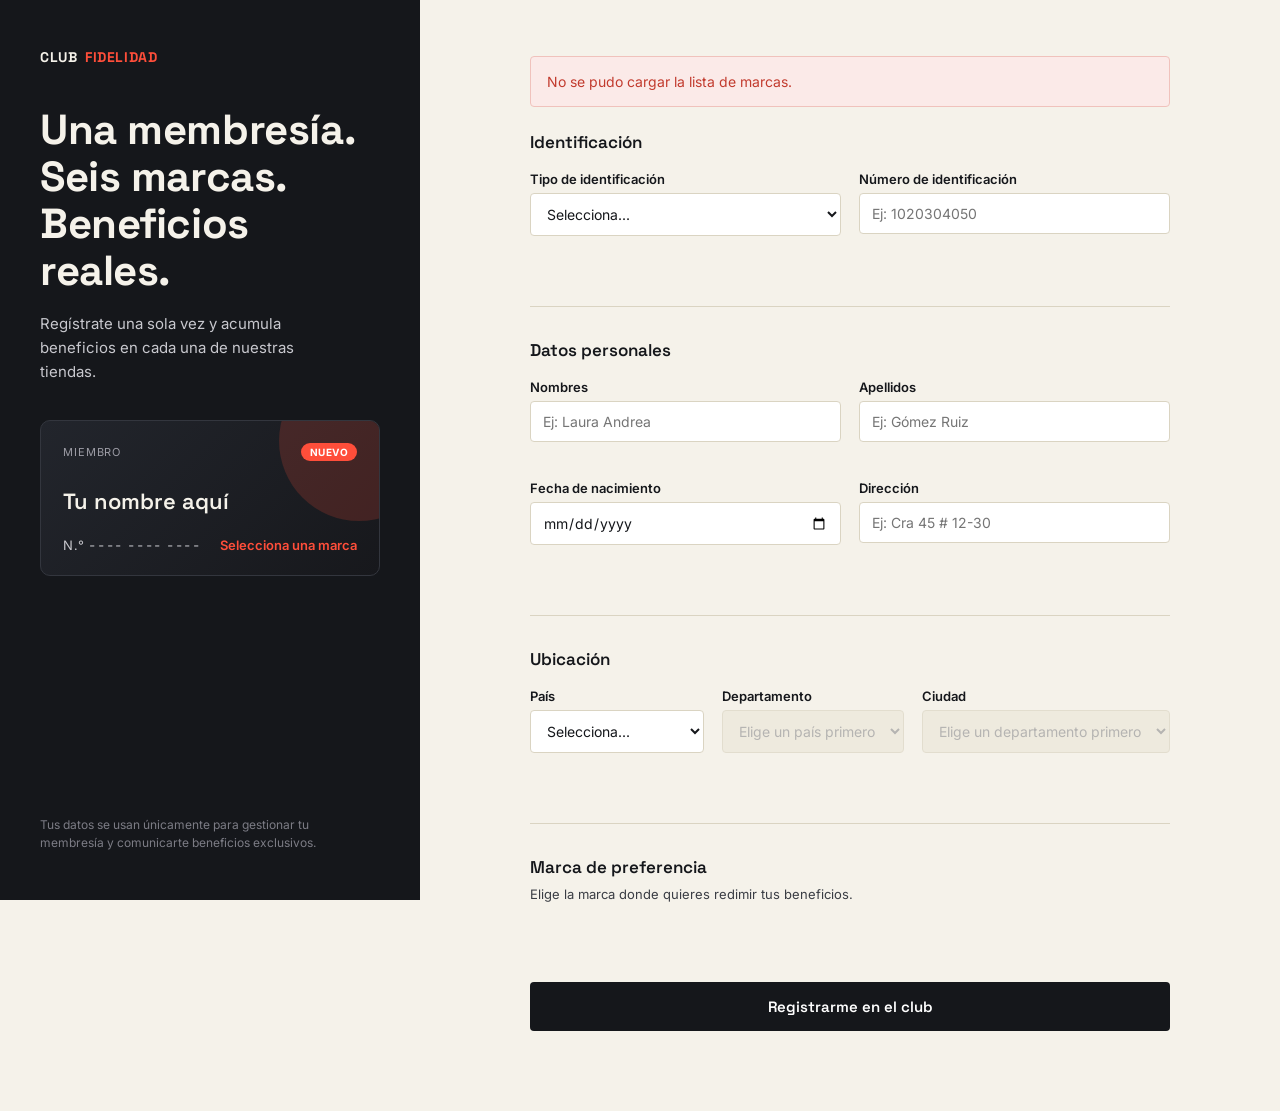
==== frontend/index.html @ 4f758616 "feat/se añade nueva rama para entregar el repo por problemas con el principla" ====
<!DOCTYPE html>
<html lang="es">
<head>
<meta charset="UTF-8">
<meta name="viewport" content="width=device-width, initial-scale=1.0">
<title>Club de Fidelidad · Registro de Miembro</title>
<link rel="preconnect" href="https://fonts.googleapis.com">
<link rel="preconnect" href="https://fonts.gstatic.com" crossorigin>
<link href="https://fonts.googleapis.com/css2?family=Space+Grotesk:wght@500;600;700&family=Inter:wght@400;500;600;700&display=swap" rel="stylesheet">
<link rel="stylesheet" href="style.css">
</head>
<body>

<div class="layout">

  <!-- ===================== PANEL IZQUIERDO: HERO / TARJETA DE MIEMBRO ===================== -->
  <aside class="hero">
    <div class="hero__top">
      <span class="hero__mark">CLUB</span>
      <span class="hero__mark hero__mark--accent">FIDELIDAD</span>
    </div>

    <h1 class="hero__headline">Una membresía.<br>Seis marcas.<br>Beneficios reales.</h1>

    <p class="hero__sub">Regístrate una sola vez y acumula beneficios en cada una de nuestras tiendas.</p>

    <!-- Tarjeta de membresía simulada -->
    <div class="membercard" id="membercard">
      <div class="membercard__row">
        <span class="membercard__label">Miembro</span>
        <span class="membercard__chip">NUEVO</span>
      </div>
      <div class="membercard__name" id="cardNombre">Tu nombre aquí</div>
      <div class="membercard__row membercard__row--bottom">
        <span class="membercard__num" id="cardId">N.° ---- ---- ----</span>
        <span class="membercard__brand" id="cardMarca">Selecciona una marca</span>
      </div>
    </div>

    <ul class="hero__brands" id="brandsPreview">
      <!-- las marcas se listan aquí vía JS como referencia visual -->
    </ul>

    <p class="hero__footnote">Tus datos se usan únicamente para gestionar tu membresía y comunicarte beneficios exclusivos.</p>
  </aside>

  <!-- ===================== PANEL DERECHO: FORMULARIO ===================== -->
  <main class="panel">
    <div class="panel__inner">

      <div id="alertBox" class="alert" hidden></div>

      <form id="formRegistro" novalidate>

        <section class="fieldset">
          <h2 class="fieldset__title">Identificación</h2>
          <div class="grid grid--2">
            <div class="field">
              <label for="tipoIdentificacion">Tipo de identificación</label>
              <select id="tipoIdentificacion" name="tipoIdentificacion" required>
                <option value="" disabled selected>Selecciona...</option>
              </select>
              <span class="field__error" data-error-for="tipoIdentificacion"></span>
            </div>
            <div class="field">
              <label for="numeroIdentificacion">Número de identificación</label>
              <input type="text" id="numeroIdentificacion" name="numeroIdentificacion" placeholder="Ej: 1020304050" required>
              <span class="field__error" data-error-for="numeroIdentificacion"></span>
            </div>
          </div>
        </section>

        <section class="fieldset">
          <h2 class="fieldset__title">Datos personales</h2>
          <div class="grid grid--2">
            <div class="field">
              <label for="nombres">Nombres</label>
              <input type="text" id="nombres" name="nombres" placeholder="Ej: Laura Andrea" required>
              <span class="field__error" data-error-for="nombres"></span>
            </div>
            <div class="field">
              <label for="apellidos">Apellidos</label>
              <input type="text" id="apellidos" name="apellidos" placeholder="Ej: Gómez Ruiz" required>
              <span class="field__error" data-error-for="apellidos"></span>
            </div>
          </div>
          <div class="grid grid--2">
            <div class="field">
              <label for="fechaNacimiento">Fecha de nacimiento</label>
              <input type="date" id="fechaNacimiento" name="fechaNacimiento" required>
              <span class="field__error" data-error-for="fechaNacimiento"></span>
            </div>
            <div class="field">
              <label for="direccion">Dirección</label>
              <input type="text" id="direccion" name="direccion" placeholder="Ej: Cra 45 # 12-30" required>
              <span class="field__error" data-error-for="direccion"></span>
            </div>
          </div>
        </section>

        <section class="fieldset">
          <h2 class="fieldset__title">Ubicación</h2>
          <div class="grid grid--3">
            <div class="field">
              <label for="pais">País</label>
              <select id="pais" name="pais" required>
                <option value="" disabled selected>Selecciona...</option>
              </select>
              <span class="field__error" data-error-for="pais"></span>
            </div>
            <div class="field">
              <label for="departamento">Departamento</label>
              <select id="departamento" name="departamento" required disabled>
                <option value="" disabled selected>Elige un país primero</option>
              </select>
              <span class="field__error" data-error-for="departamento"></span>
            </div>
            <div class="field">
              <label for="ciudad">Ciudad</label>
              <select id="ciudad" name="ciudad" required disabled>
                <option value="" disabled selected>Elige un departamento primero</option>
              </select>
              <span class="field__error" data-error-for="ciudad"></span>
            </div>
          </div>
        </section>

        <section class="fieldset">
          <h2 class="fieldset__title">Marca de preferencia</h2>
          <p class="fieldset__hint">Elige la marca donde quieres redimir tus beneficios.</p>
          <div class="brandgrid" id="brandGrid">
            <!-- tarjetas de marca generadas por JS -->
          </div>
          <span class="field__error" data-error-for="marca"></span>
        </section>

        <button type="submit" class="btn-submit" id="btnSubmit">
          <span id="btnSubmitLabel">Registrarme en el club</span>
        </button>

      </form>
    </div>
  </main>

</div>

<script src="script.js"></script>
</body>
</html>
---- frontend/style.css ----
/* =========================================================
   TOKENS
   ========================================================= */
:root {
  --ink: #15171B;
  --ink-soft: #3A3D44;
  --paper: #F5F2EA;
  --paper-2: #ECE7D9;
  --line: #DAD4C2;
  --accent: #FF4E3A;
  --accent-ink: #ffffff;
  --success: #2F6F4E;
  --success-bg: #E7F2EB;
  --danger: #C23B2E;
  --danger-bg: #FBEAE8;

  --font-display: 'Space Grotesk', sans-serif;
  --font-body: 'Inter', sans-serif;

  --radius: 4px;
  --radius-lg: 10px;
}

* { box-sizing: border-box; }

html, body {
  margin: 0;
  padding: 0;
  background: var(--paper);
  color: var(--ink);
  font-family: var(--font-body);
  -webkit-font-smoothing: antialiased;
}

body { min-height: 100vh; }

a { color: inherit; }

:focus-visible {
  outline: 2px solid var(--accent);
  outline-offset: 2px;
}

/* =========================================================
   LAYOUT
   ========================================================= */
.layout {
  display: grid;
  grid-template-columns: 420px 1fr;
  min-height: 100vh;
}

@media (max-width: 960px) {
  .layout { grid-template-columns: 1fr; }
}

/* =========================================================
   HERO / PANEL IZQUIERDO
   ========================================================= */
.hero {
  background: var(--ink);
  color: var(--paper);
  padding: 48px 40px;
  position: sticky;
  top: 0;
  height: 100vh;
  overflow-y: auto;
  display: flex;
  flex-direction: column;
}

@media (max-width: 960px) {
  .hero { position: static; height: auto; padding: 36px 24px; }
}

.hero__top {
  display: flex;
  gap: 8px;
  font-family: var(--font-display);
  font-weight: 700;
  font-size: 14px;
  letter-spacing: 0.04em;
  margin-bottom: 40px;
}

.hero__mark--accent { color: var(--accent); }

.hero__headline {
  font-family: var(--font-display);
  font-weight: 700;
  font-size: clamp(30px, 4vw, 42px);
  line-height: 1.12;
  margin: 0 0 18px 0;
  letter-spacing: -0.01em;
}

.hero__sub {
  color: #C8C8CE;
  font-size: 15px;
  line-height: 1.6;
  max-width: 34ch;
  margin: 0 0 36px 0;
}

/* --- Tarjeta de membresía --- */
.membercard {
  background: linear-gradient(135deg, #22252C 0%, #17181C 100%);
  border: 1px solid #33363E;
  border-radius: var(--radius-lg);
  padding: 22px;
  margin-bottom: 32px;
  position: relative;
  overflow: hidden;
}

.membercard::after {
  content: "";
  position: absolute;
  top: -60px;
  right: -60px;
  width: 160px;
  height: 160px;
  background: var(--accent);
  opacity: 0.18;
  border-radius: 50%;
}

.membercard__row {
  display: flex;
  justify-content: space-between;
  align-items: center;
  position: relative;
  z-index: 1;
}

.membercard__label {
  font-size: 11px;
  text-transform: uppercase;
  letter-spacing: 0.08em;
  color: #9C9CA5;
}

.membercard__chip {
  background: var(--accent);
  color: #fff;
  font-size: 10px;
  font-weight: 700;
  padding: 3px 9px;
  border-radius: 100px;
  letter-spacing: 0.04em;
}

.membercard__name {
  font-family: var(--font-display);
  font-size: 22px;
  font-weight: 600;
  margin: 26px 0 22px 0;
  min-height: 28px;
  position: relative;
  z-index: 1;
  word-break: break-word;
}

.membercard__row--bottom { align-items: flex-end; }

.membercard__num {
  font-size: 13px;
  letter-spacing: 0.06em;
  color: #C8C8CE;
  font-variant-numeric: tabular-nums;
}

.membercard__brand {
  font-size: 13px;
  font-weight: 600;
  color: var(--accent);
}

/* --- Lista de marcas de referencia --- */
.hero__brands {
  list-style: none;
  margin: 0 0 auto 0;
  padding: 0;
  display: flex;
  flex-wrap: wrap;
  gap: 8px;
}

.hero__brands li {
  border: 1px solid #34373F;
  color: #C8C8CE;
  font-size: 12px;
  padding: 6px 12px;
  border-radius: 100px;
}

.hero__footnote {
  font-size: 12px;
  color: #7C7C85;
  line-height: 1.5;
  margin: 32px 0 0 0;
  max-width: 38ch;
}

/* =========================================================
   PANEL DERECHO / FORMULARIO
   ========================================================= */
.panel {
  padding: 56px 48px 80px;
  display: flex;
  justify-content: center;
}

@media (max-width: 960px) {
  .panel { padding: 32px 20px 60px; }
}

.panel__inner {
  width: 100%;
  max-width: 640px;
}

.fieldset {
  border: none;
  padding: 0 0 32px 0;
  margin: 0 0 32px 0;
  border-bottom: 1px solid var(--line);
}

.fieldset:last-of-type {
  border-bottom: none;
}

.fieldset__title {
  font-family: var(--font-display);
  font-size: 17px;
  font-weight: 600;
  margin: 0 0 18px 0;
}

.fieldset__hint {
  font-size: 13px;
  color: var(--ink-soft);
  margin: -10px 0 16px 0;
}

.grid {
  display: grid;
  gap: 18px;
  margin-bottom: 4px;
}

.grid--2 { grid-template-columns: 1fr 1fr; }
.grid--3 { grid-template-columns: 1fr 1fr 1fr; }

@media (max-width: 640px) {
  .grid--2, .grid--3 { grid-template-columns: 1fr; }
}

.field {
  display: flex;
  flex-direction: column;
  margin-bottom: 14px;
}

.field label {
  font-size: 13px;
  font-weight: 600;
  margin-bottom: 6px;
  color: var(--ink);
}

.field input,
.field select {
  font-family: var(--font-body);
  font-size: 14px;
  padding: 11px 12px;
  border: 1px solid var(--line);
  border-radius: var(--radius);
  background: #fff;
  color: var(--ink);
  transition: border-color 0.15s ease;
}

.field input:hover,
.field select:hover { border-color: #B9B2A0; }

.field input:focus,
.field select:focus {
  border-color: var(--accent);
}

.field select:disabled,
.field input:disabled {
  background: var(--paper-2);
  color: #9A9A9A;
  cursor: not-allowed;
}

.field__error {
  font-size: 12px;
  color: var(--danger);
  min-height: 16px;
  margin-top: 4px;
}

/* =========================================================
   SELECTOR DE MARCA (tarjetas de marca)
   ========================================================= */
.brandgrid {
  display: grid;
  grid-template-columns: repeat(3, 1fr);
  gap: 10px;
}

@media (max-width: 640px) {
  .brandgrid { grid-template-columns: repeat(2, 1fr); }
}

.brandcard {
  position: relative;
}

.brandcard input {
  position: absolute;
  opacity: 0;
  inset: 0;
  margin: 0;
  cursor: pointer;
}

.brandcard label {
  display: flex;
  align-items: center;
  justify-content: center;
  text-align: center;
  height: 64px;
  padding: 8px;
  border: 1px solid var(--line);
  border-radius: var(--radius);
  font-size: 13px;
  font-weight: 600;
  background: #fff;
  cursor: pointer;
  transition: border-color 0.15s ease, background 0.15s ease, color 0.15s ease;
}

.brandcard input:checked + label {
  border-color: var(--accent);
  background: var(--accent);
  color: #fff;
}

.brandcard input:focus-visible + label {
  outline: 2px solid var(--accent);
  outline-offset: 2px;
}

/* =========================================================
   BOTÓN Y ALERTAS
   ========================================================= */
.btn-submit {
  width: 100%;
  padding: 15px;
  background: var(--ink);
  color: #fff;
  border: none;
  border-radius: var(--radius);
  font-family: var(--font-display);
  font-size: 15px;
  font-weight: 600;
  cursor: pointer;
  transition: background 0.15s ease, transform 0.05s ease;
}

.btn-submit:hover { background: #000; }
.btn-submit:active { transform: scale(0.995); }

.btn-submit:disabled {
  background: #B9B2A0;
  cursor: not-allowed;
}

.alert {
  padding: 14px 16px;
  border-radius: var(--radius);
  font-size: 14px;
  margin-bottom: 24px;
  line-height: 1.5;
}

.alert--success {
  background: var(--success-bg);
  color: var(--success);
  border: 1px solid #BFDECA;
}

.alert--error {
  background: var(--danger-bg);
  color: var(--danger);
  border: 1px solid #F0C2BC;
}

@media (prefers-reduced-motion: reduce) {
  * { transition: none !important; }
}
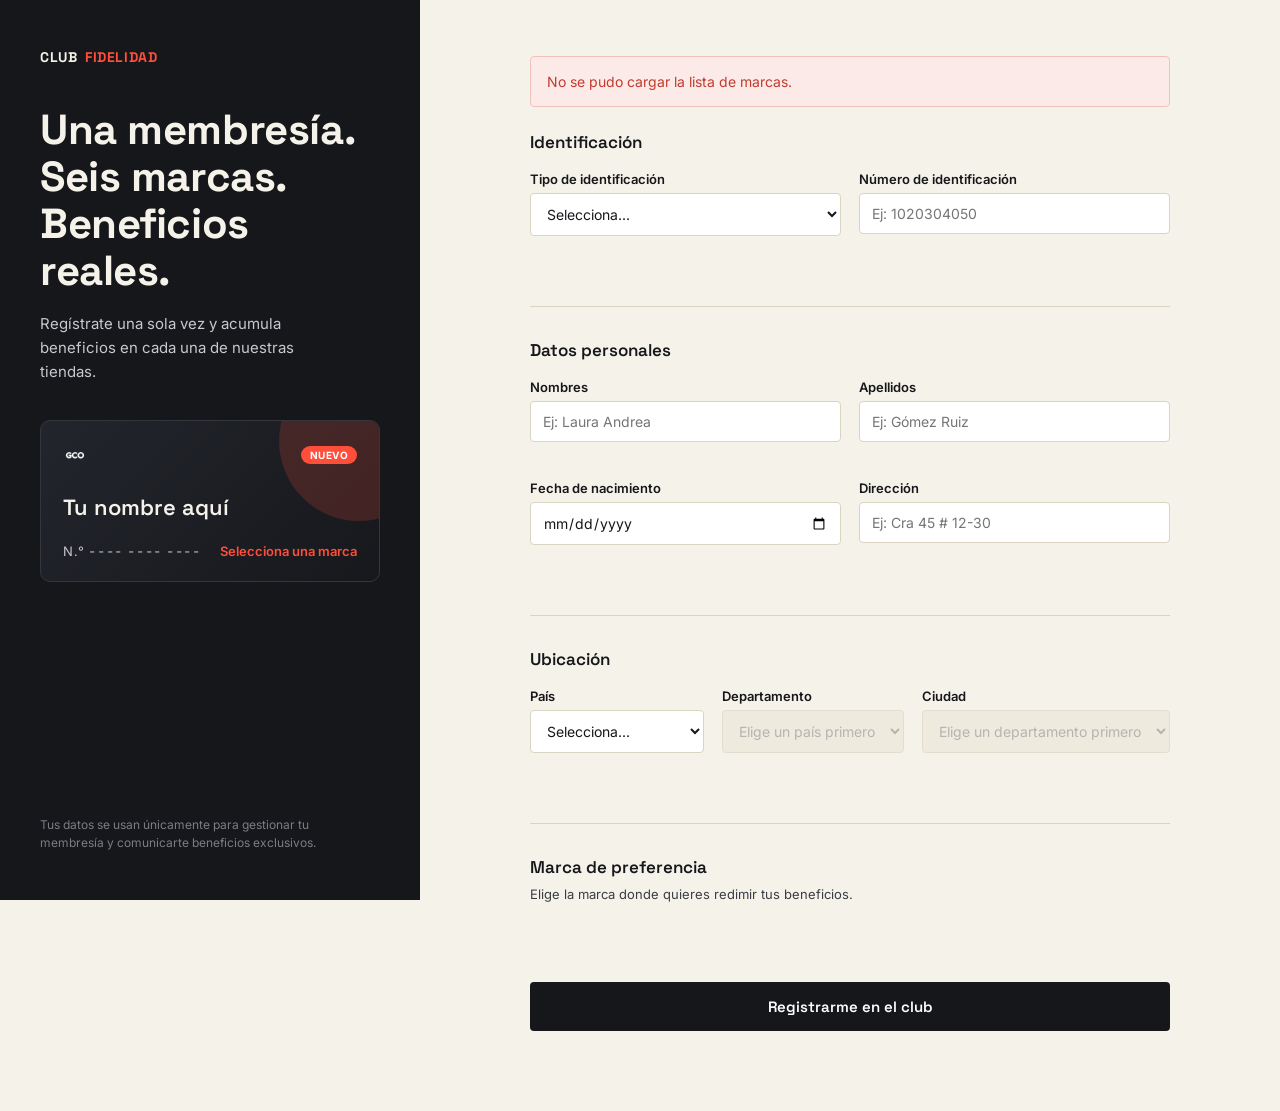
==== commit 23f21f89: "fix/problemas" ====
--- a/frontend/index.html
+++ b/frontend/index.html
@@ -8,6 +8,7 @@
 <link rel="preconnect" href="https://fonts.gstatic.com" crossorigin>
 <link href="https://fonts.googleapis.com/css2?family=Space+Grotesk:wght@500;600;700&family=Inter:wght@400;500;600;700&display=swap" rel="stylesheet">
 <link rel="stylesheet" href="style.css">
+<link rel="icon" type="image/png" href="gco-logo.png">
 </head>
 <body>
 
@@ -27,7 +28,7 @@
     <!-- Tarjeta de membresía simulada -->
     <div class="membercard" id="membercard">
       <div class="membercard__row">
-        <span class="membercard__label">Miembro</span>
+        <img src="gco-logo.png" class="membercard__logo" alt="GCO Logo">
         <span class="membercard__chip">NUEVO</span>
       </div>
       <div class="membercard__name" id="cardNombre">Tu nombre aquí</div>
--- a/frontend/style.css
+++ b/frontend/style.css
@@ -133,11 +133,10 @@
   z-index: 1;
 }
 
-.membercard__label {
-  font-size: 11px;
-  text-transform: uppercase;
-  letter-spacing: 0.08em;
-  color: #9C9CA5;
+.membercard__logo {
+  height: 24px;
+  object-fit: contain;
+  filter: brightness(0) invert(1);
 }
 
 .membercard__chip {
